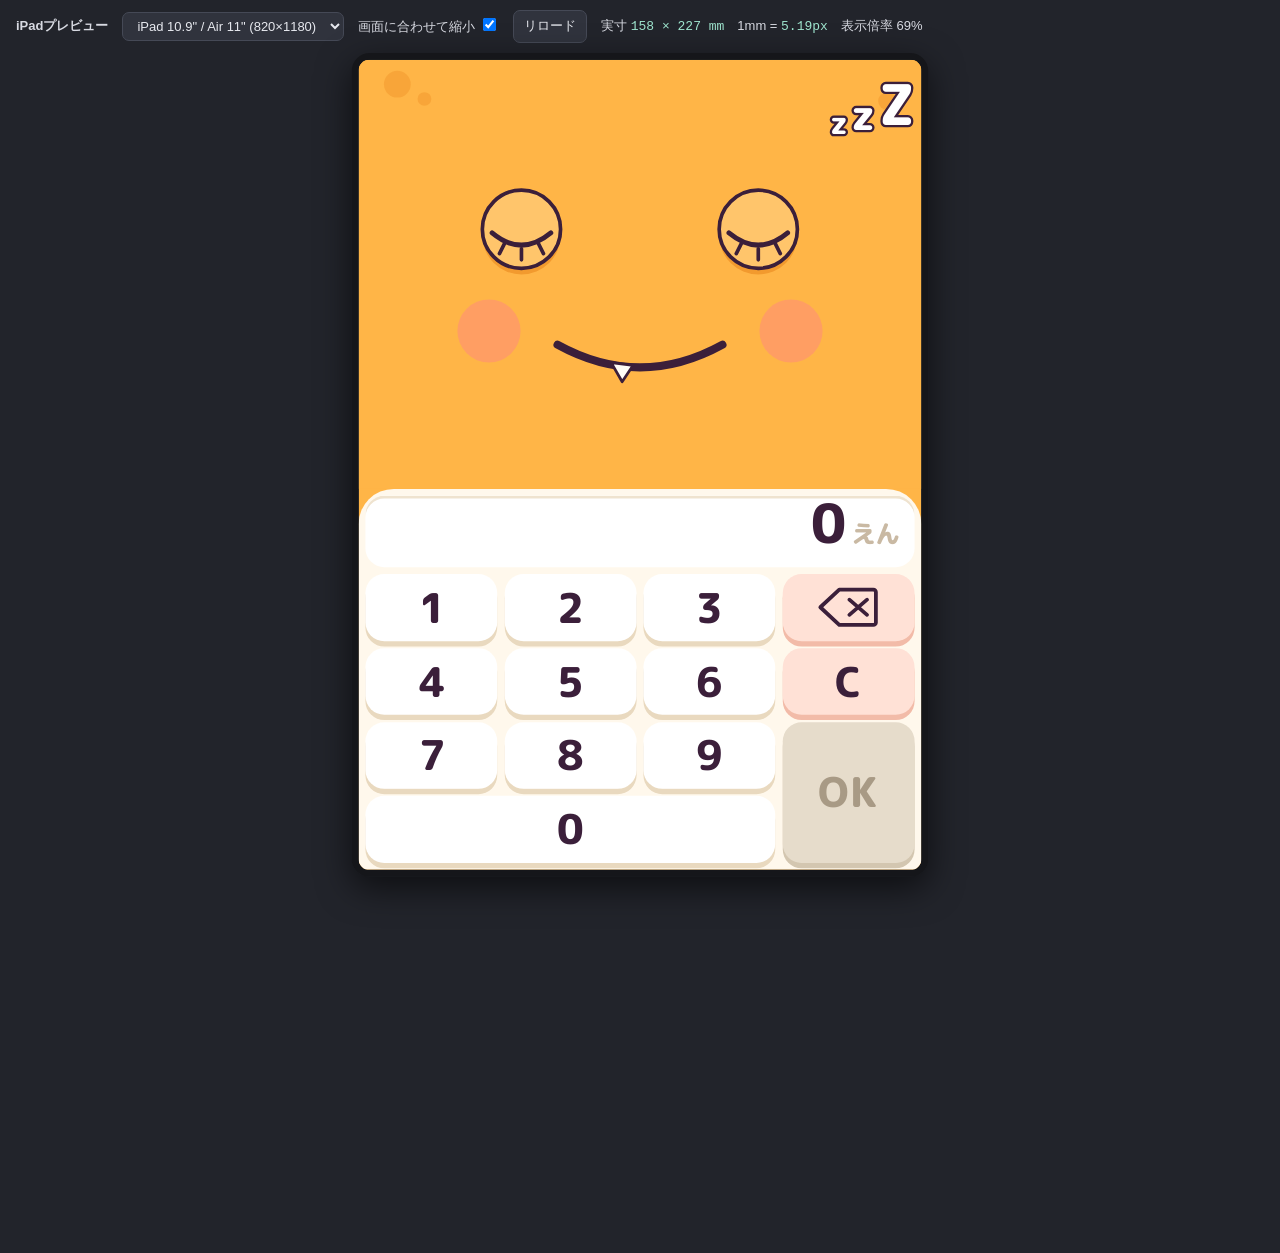
==== test/ipad.html @ 20ce553c "かいけいモンスター（幼児ままごとレジ）初版 3歳児が画面のお金の絵の上に本物のお金を並べて金額感を体で覚えるためのiPad用Webアプリ。  - 実寸表示: 7金種を本物の寸法で描画（1000円札15" ====
<!doctype html>
<html lang="ja">
<head>
<meta charset="utf-8">
<title>iPadプレビュー — かいけいモンスター</title>
<style>
  body { margin: 0; background: #22242b; color: #d8dae2; font: 13px/1.6 -apple-system, "Hiragino Sans", sans-serif; }
  header { display: flex; gap: 14px; align-items: center; padding: 10px 16px; flex-wrap: wrap; }
  select, button { font: inherit; padding: 5px 10px; border-radius: 7px; border: 1px solid #454956; background: #30333d; color: #e7e9ef; }
  .wrap { display: flex; justify-content: center; align-items: flex-start; }
  .device { border: 10px solid #15161a; border-radius: 26px; overflow: hidden; transform-origin: top center; box-shadow: 0 16px 50px rgba(0,0,0,.6); }
  iframe { display: block; border: 0; }
  code { color: #9fe6cf; }
</style>
</head>
<body>
<header>
  <strong>iPadプレビュー</strong>
  <select id="dev"></select>
  <label>画面に合わせて縮小 <input id="fit" type="checkbox" checked></label>
  <button id="reload">リロード</button>
  <span id="info"></span>
</header>
<div class="wrap"><div class="device" id="device"><iframe id="f" src="../index.html"></iframe></div></div>
<script>
/* 各iPadの CSSピクセル解像度と、そこから計算した実寸(1mmあたりのpx)。
   実機の見え方（お金が何枚収まるか）をMac上で確認するための開発ツール。 */
var DEVICES = [
  { name: 'iPad 10.9" / Air 11"', w: 820, h: 1180, inch: 10.9 },
  { name: 'iPad 10.2"',           w: 810, h: 1080, inch: 10.2 },
  { name: 'iPad Pro 11"',         w: 834, h: 1194, inch: 11.0 },
  { name: 'iPad Pro 12.9"',       w: 1024, h: 1366, inch: 12.9 },
  { name: 'iPad mini 8.3"',       w: 744, h: 1133, inch: 8.3 },
  { name: 'iPad 9.7"',            w: 768, h: 1024, inch: 9.7 }
];

var sel = document.getElementById('dev');
DEVICES.forEach(function (d, i) {
  var o = document.createElement('option');
  o.value = i; o.textContent = d.name + '  (' + d.w + '×' + d.h + ')';
  sel.appendChild(o);
});

function apply() {
  var d = DEVICES[sel.value];
  var pxmm = Math.sqrt(d.w * d.w + d.h * d.h) / (d.inch * 25.4);
  try { localStorage.setItem('ct.pxPerMm', String(pxmm)); } catch (e) {}

  var f = document.getElementById('f');
  f.width = d.w; f.height = d.h;
  var dev = document.getElementById('device');
  var avail = window.innerHeight - 90;
  var scale = document.getElementById('fit').checked ? Math.min(1, avail / d.h) : 1;
  dev.style.transform = 'scale(' + scale + ')';

  document.getElementById('info').innerHTML =
    '実寸 <code>' + (d.w / pxmm).toFixed(0) + ' × ' + (d.h / pxmm).toFixed(0) + ' mm</code>' +
    '　1mm = <code>' + pxmm.toFixed(2) + 'px</code>　表示倍率 ' + (scale * 100).toFixed(0) + '%';
  f.src = '../index.html?t=' + Date.now();   // 開発中にキャッシュを掴まないように
}

sel.addEventListener('change', apply);
document.getElementById('fit').addEventListener('change', apply);
document.getElementById('reload').addEventListener('click', function () {
  document.getElementById('f').src = '../index.html?t=' + Date.now();
});
window.addEventListener('resize', apply);
apply();
</script>
</body>
</html>
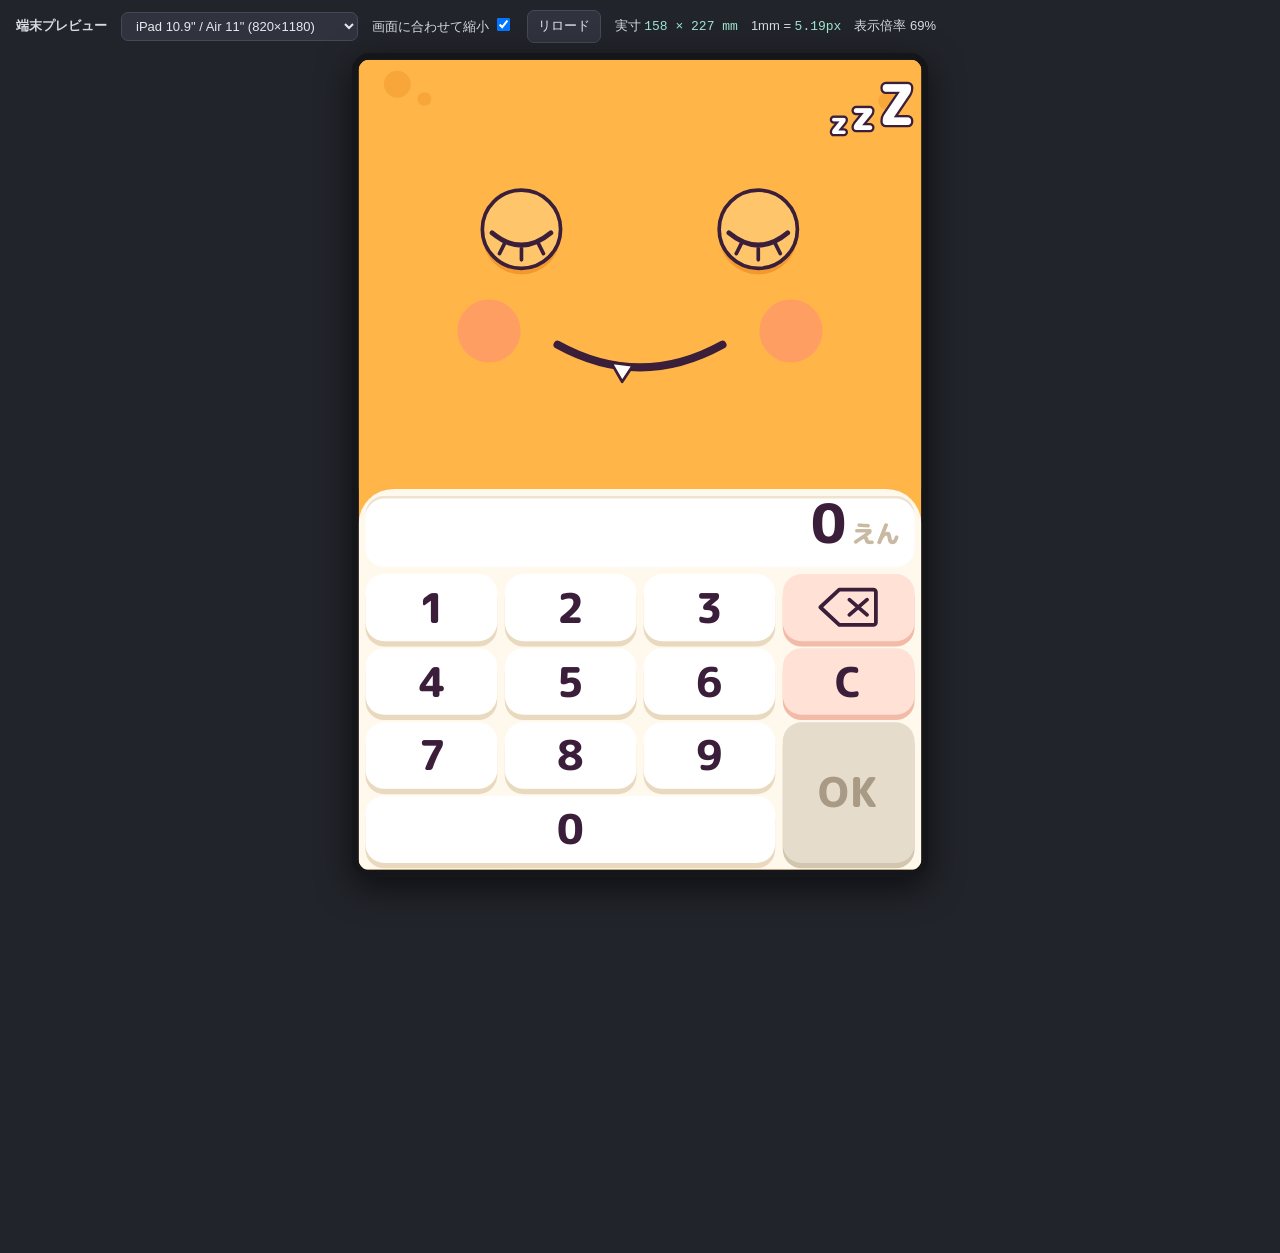
==== commit 14dfba0d: "iPhoneなど小さい画面のレスポンシブを修正 UIの寸法を実寸mm固定にしていたため、画面幅65mmほどのiPhoneでは目・モードラベル・ テンキーが画面からはみ出していた。  - 単位を2つに分" ====
--- a/test/ipad.html
+++ b/test/ipad.html
@@ -2,7 +2,7 @@
 <html lang="ja">
 <head>
 <meta charset="utf-8">
-<title>iPadプレビュー — かいけいモンスター</title>
+<title>端末プレビュー — かいけいモンスター</title>
 <style>
   body { margin: 0; background: #22242b; color: #d8dae2; font: 13px/1.6 -apple-system, "Hiragino Sans", sans-serif; }
   header { display: flex; gap: 14px; align-items: center; padding: 10px 16px; flex-wrap: wrap; }
@@ -15,7 +15,7 @@
 </head>
 <body>
 <header>
-  <strong>iPadプレビュー</strong>
+  <strong>端末プレビュー</strong>
   <select id="dev"></select>
   <label>画面に合わせて縮小 <input id="fit" type="checkbox" checked></label>
   <button id="reload">リロード</button>
@@ -31,7 +31,12 @@
   { name: 'iPad Pro 11"',         w: 834, h: 1194, inch: 11.0 },
   { name: 'iPad Pro 12.9"',       w: 1024, h: 1366, inch: 12.9 },
   { name: 'iPad mini 8.3"',       w: 744, h: 1133, inch: 8.3 },
-  { name: 'iPad 9.7"',            w: 768, h: 1024, inch: 9.7 }
+  { name: 'iPad 9.7"',            w: 768, h: 1024, inch: 9.7 },
+  { name: 'iPhone 16 Pro',        w: 402, h: 874, inch: 6.3 },
+  { name: 'iPhone 15 / 14 Pro',   w: 393, h: 852, inch: 6.1 },
+  { name: 'iPhone 13 / 14',       w: 390, h: 844, inch: 6.1 },
+  { name: 'iPhone 15 Pro Max',    w: 430, h: 932, inch: 6.7 },
+  { name: 'iPhone SE (第2/3世代)', w: 375, h: 667, inch: 4.7 }
 ];
 
 var sel = document.getElementById('dev');
